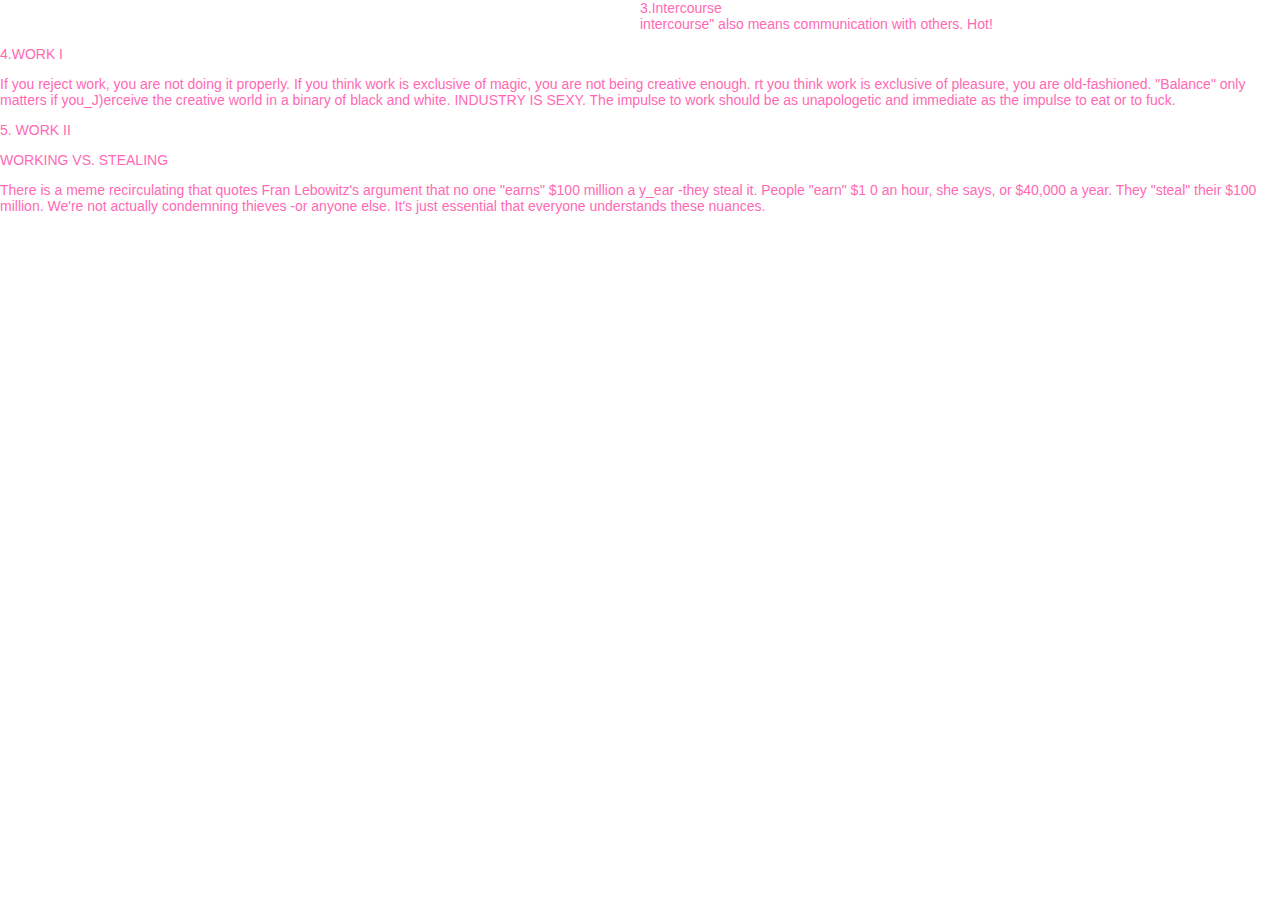
==== index.html @ 595ccd3a "Create index.html" ====
<html>
  <head>
      <meta charset="utf-8">
      <meta name="viewport" content="initial-scale=1">
      <title>Magazine</title>
      <link rel="stylesheet" href="site.css">
  </head>
<body>

 <div class="sm-page">
    
   <div class="sm-section-one">
     <div class="sm-section-one-heading">
     3.Intercourse 
     </div>   
       <div class="sm-section-one-paragraph">
          intercourse" 
          also means
          communication
          with others. Hot! 
       </div>
    </div>  
   </div>  
  
    
    <div class="sm-section-two">
      <div class="sm-section-two-inner">
      <div class="sm-section-two-heading">
      <p>4.WORK I
      </div> 
      <div class="sm-section-two-paragraph">
      <p>If you reject work, you are not doing it properly. If you think work is exclusive of magic, you are not being creative enough. rt you think work is exclusive of pleasure, you are old-fashioned. "Balance" only matters if you_J)erceive the creative world in a binary of black and white. INDUSTRY IS SEXY. 
        The impulse to work should be as unapologetic and immediate as the impulse to eat or to fuck. </p>
      </div>
      </div>
    </div>
    <div class="sm-section-two-inner">
      <div class="sm-section-two-heading">
      5. WORK II <p>
      </div>
      <div class="sm-section-two-subheading">
      WORKING VS. STEALING <p>
      </div>
      <div class="sm-section-two-paragraph">
      There is a meme recirculating that quotes Fran Lebowitz's argument that 
no one "earns" $100 million a y_ear -they steal it. People "earn" $1 0 an hour, she says, or $40,000 a year. They "steal" their $100 million. We're not 
actually condemning thieves -or anyone else. It's just essential that everyone understands these nuances.  
      </div>
    </div> 
    
</div>


 <script src="https://cdnjs.cloudflare.com/ajax/libs/jquery/3.4.1/jquery.min.js></script>
 <script src="site.js"></script>
 
</body>
</html>
---- site.css ----
body {
  
  margin: 0;
  padding: 0;
  
  width: 100%;
  font-size: 14px;
  linbe-height: 1.5;
  
  font-family: arial;
  color: hotpink;
  
  min-height: 100vh;
  overflow: hidden;
  position: relative;
  
}

.sm-section-one  {
  position: relative;
  left: 50%
  
}
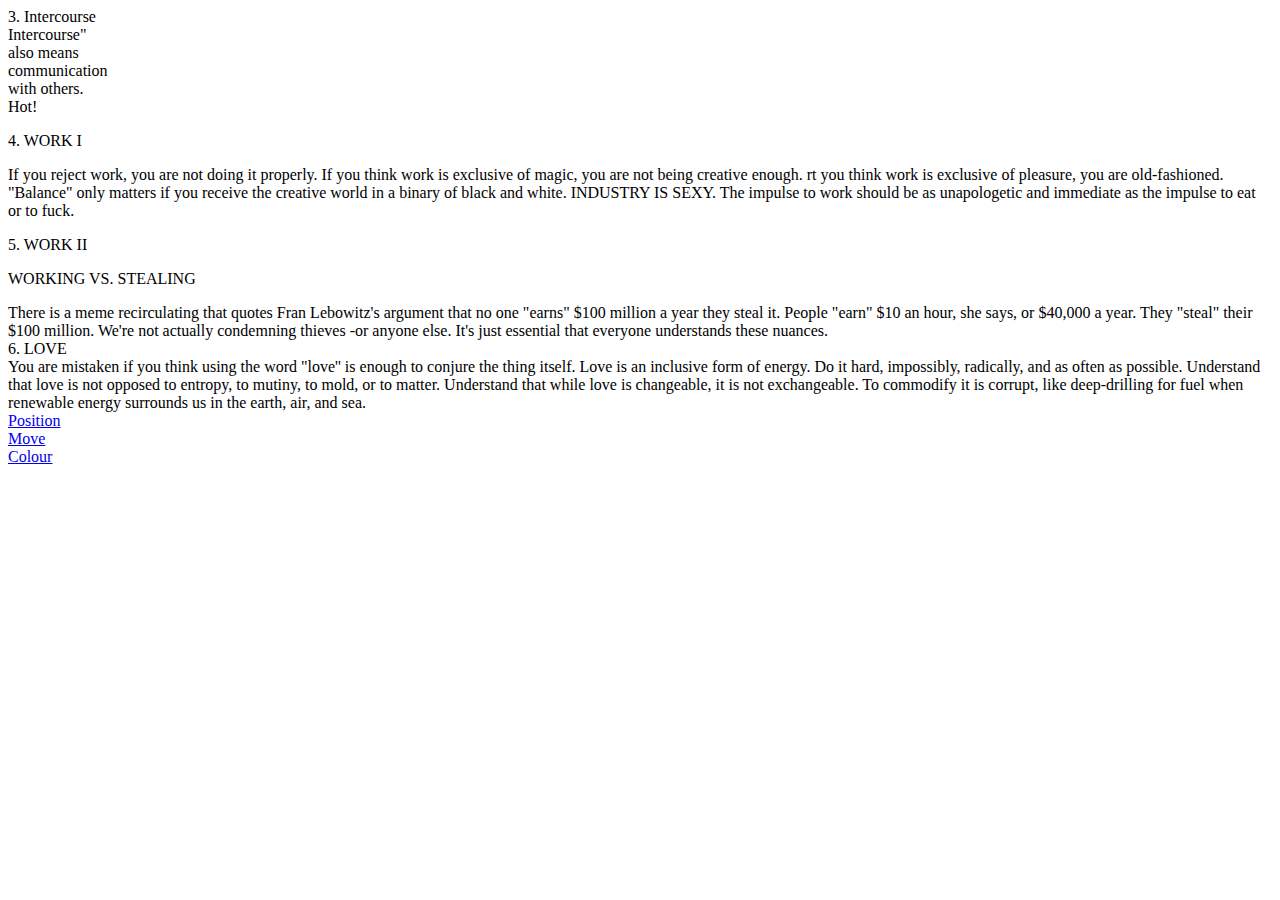
==== commit ea2d999e: "Update index.html" ====
--- a/index.html
+++ b/index.html
@@ -1,58 +1,90 @@
+<!DOCTYPE html>
+
+
 <html>
   <head>
       <meta charset="utf-8">
-      <meta name="viewport" content="initial-scale=1">
-      <title>Magazine</title>
-      <link rel="stylesheet" href="site.css">
+        <meta http-equiv="X-UA-Compatible" content="IE=edge">
+        <title>Magazine</title>
+        <meta name="description" content="An interactive getting started guide for Brackets.">
+        <link rel="stylesheet" href="main.css">
+      <link href="https://fonts.googleapis.com/css?family=EB+Garamond|Roboto&display=swap" rel="stylesheet">
+    
   </head>
 <body>
 
- <div class="sm-page">
+  <div class="sm-page">
     
    <div class="sm-section-one">
      <div class="sm-section-one-heading">
-     3.Intercourse 
+     3. Intercourse 
      </div>   
        <div class="sm-section-one-paragraph">
-          intercourse" 
-          also means
-          communication
-          with others. Hot! 
+     Intercourse" <br>
+     also means <br>
+     communication <br>
+     with others.<br> Hot! 
        </div>
-    </div>  
-   </div>  
+     </div>    
   
-    
     <div class="sm-section-two">
       <div class="sm-section-two-inner">
-      <div class="sm-section-two-heading">
-      <p>4.WORK I
-      </div> 
+        <div class="sm-section-two-heading">
+            <p>4. WORK I</p>
+         </div> 
       <div class="sm-section-two-paragraph">
-      <p>If you reject work, you are not doing it properly. If you think work is exclusive of magic, you are not being creative enough. rt you think work is exclusive of pleasure, you are old-fashioned. "Balance" only matters if you_J)erceive the creative world in a binary of black and white. INDUSTRY IS SEXY. 
+      <p>If you reject work, you are not doing it properly. If you think work is exclusive of magic, you are not being creative enough. rt you think work is exclusive of pleasure, you are old-fashioned. "Balance" only matters if you receive the creative world in a binary of black and white. INDUSTRY IS SEXY. 
         The impulse to work should be as unapologetic and immediate as the impulse to eat or to fuck. </p>
       </div>
-      </div>
-    </div>
+     </div>
+    
+  
     <div class="sm-section-two-inner">
       <div class="sm-section-two-heading">
-      5. WORK II <p>
+          <p>5. WORK II</p>
       </div>
       <div class="sm-section-two-subheading">
-      WORKING VS. STEALING <p>
+          <p>WORKING VS. STEALING</p>
       </div>
       <div class="sm-section-two-paragraph">
       There is a meme recirculating that quotes Fran Lebowitz's argument that 
-no one "earns" $100 million a y_ear -they steal it. People "earn" $1 0 an hour, she says, or $40,000 a year. They "steal" their $100 million. We're not 
+no one "earns" $100 million a year they steal it. People "earn" $10 an hour, she says, or $40,000 a year. They "steal" their $100 million. We're not 
 actually condemning thieves -or anyone else. It's just essential that everyone understands these nuances.  
       </div>
     </div> 
+      </div>
+ 
+      <div class="sm-section-three">
+          <div class="sm-section-three-heading"> 
+             6. LOVE
+          </div>
+            <div class="sm-section-three-paragraph" >
+You are mistaken if you think using the word "love'' 
+is enough to conjure the thing itself. Love is an inclusive form 
+of energy. Do it hard, impossibly, radically, and as often as possible. 
+Understand that love is not opposed to entropy, to mutiny, 
+to mold, or to matter. Understand that while love is changeable, 
+it is not exchangeable. To commodify it is corrupt, 
+like deep-drilling for fuel when renewable energy surrounds us 
+in the earth, air, and sea. 
+            </div>            
+      </div>
     
-</div>
+  
+  </div>
+  <footer class="sm-footer">
+		<div class="sm-button">
+			<a href="https://en.wikipedia.org/wiki/Heart_(symbol)#/media/File:Heart_coraz%C3%B3n.svg" class="js-sm-position">Position</a>
+		</div>
 
+		<div class="sm-button">
+			<a href="#" class="js-sm-move">Move</a>
+		</div>
 
- <script src="https://cdnjs.cloudflare.com/ajax/libs/jquery/3.4.1/jquery.min.js></script>
- <script src="site.js"></script>
- 
+		<div class="sm-button">
+			<a href="#" class="js-sm-colour">Colour</a>
+		</div>
+	</footer>
 </body>
+    
 </html>
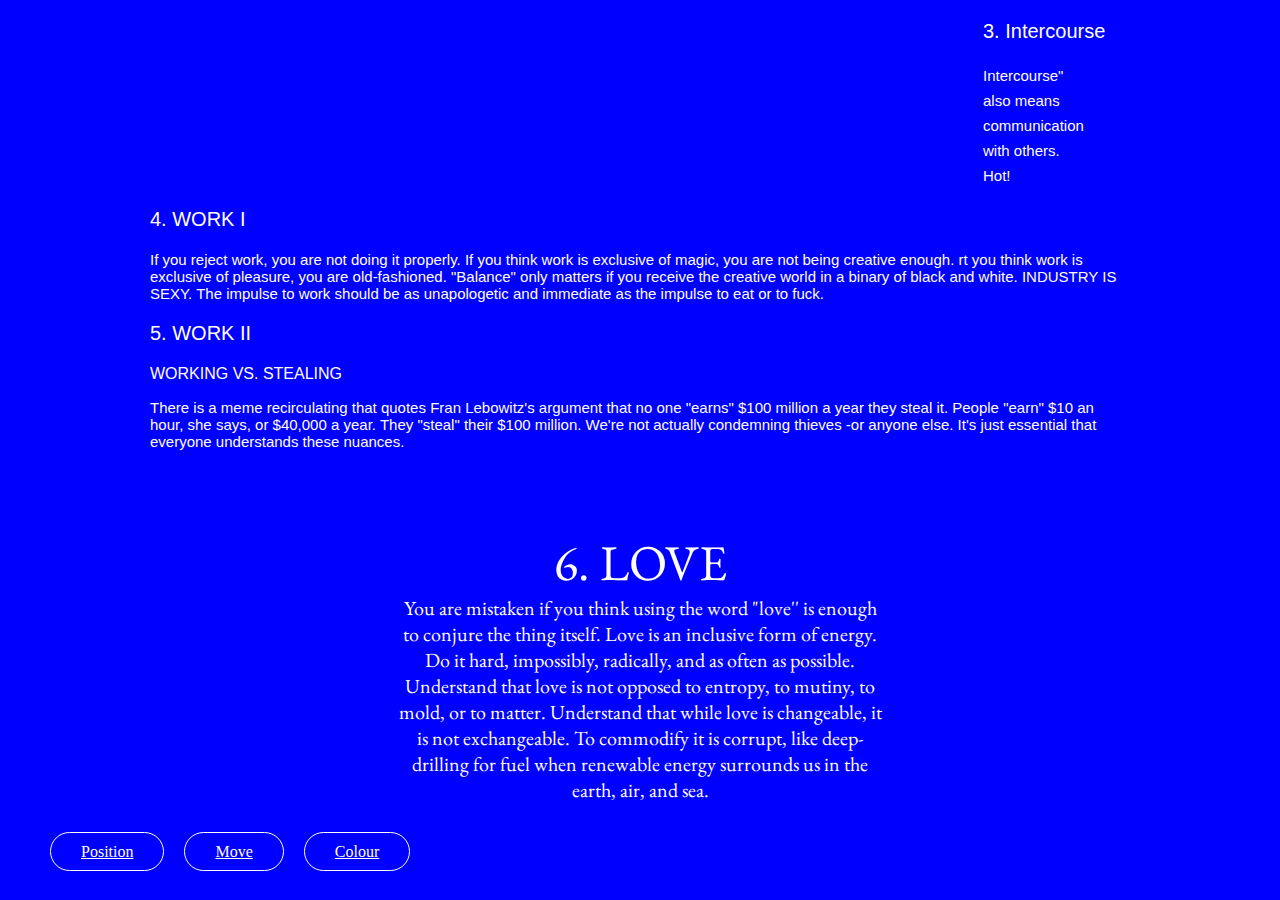
==== commit 82a01d68: "Update index.html" ====
--- a/index.html
+++ b/index.html
@@ -4,11 +4,12 @@
 <html>
   <head>
       <meta charset="utf-8">
-        <meta http-equiv="X-UA-Compatible" content="IE=edge">
+	<meta name="viewport" content="initial-scale=1"> 
         <title>Magazine</title>
-        <meta name="description" content="An interactive getting started guide for Brackets.">
-        <link rel="stylesheet" href="main.css">
-      <link href="https://fonts.googleapis.com/css?family=EB+Garamond|Roboto&display=swap" rel="stylesheet">
+      	<link rel="stylesheet" href="site.css">
+      
+	  <link href="https://fonts.googleapis.com/css?family=EB+Garamond|Roboto&display=swap" rel="stylesheet">
+ 
     
   </head>
 <body>
--- a/site.css
+++ b/site.css
@@ -0,0 +1,101 @@
+body {
+    margin: 0;
+    padding: 0;
+    width: 100%;
+    height: auto;
+    background-color: blue;
+    color: white;
+    position: relative;
+}
+.sm-page {
+    width: 980px;
+    margin: 0 auto;
+    height: auto;
+}
+.sm-section-one {
+
+/*    padding-left: 80%;*/
+    margin-left: 85%;
+}
+.sm-section-one-heading {
+    font-family: arial;
+    font-size: 20px;
+    padding-bottom: 20px;
+    margin-top: 20px;
+    
+        
+}
+
+.sm-section-one-paragraph {
+    line-height: 25px;
+}
+.sm-section-two {
+    width: 100%;
+    
+}
+
+.sm-section-two-heading {
+    font-family: arial;
+    font-size: 20px;
+}
+
+.sm-section-one-paragraph {
+    font-family: arial;
+    font-size: 15px;
+    
+        
+}
+
+.sm-section-two-paragraph {
+    font-family: arial;
+    font-size: 15px;
+}
+.sm-section-two-subheading {
+    font-family: arial;
+    
+}
+
+.sm-section-three {
+    
+    padding-top: 80px;
+    width: 50%;
+    margin: 0 auto;
+    text-align: center;
+    font-family: 'EB Garamond', serif;
+    font-size: 20px;
+    padding-bottom: 10px;
+}
+
+.sm-section-three-heading {
+    font-size: 50px;
+}
+
+/*FOOTER*/
+.sm-footer {
+/*    margin-top: 100px;*/
+	padding: 30px;
+    width: 100%;
+	background-color: blue;
+	position: relative;
+	overflow: hidden;
+}
+
+.sm-button {
+    margin-left: 20px;
+	float: left;
+}
+
+.sm-button a {
+  text-align: center;
+  padding: 10px 30px;
+  border: 1px solid white;
+  border-radius: 30px;
+  color: white;
+}
+
+.sm-button a:hover {
+  color: red;
+  background-color: white;
+  border: 1px solid red;
+  text-decoration: none;
+}
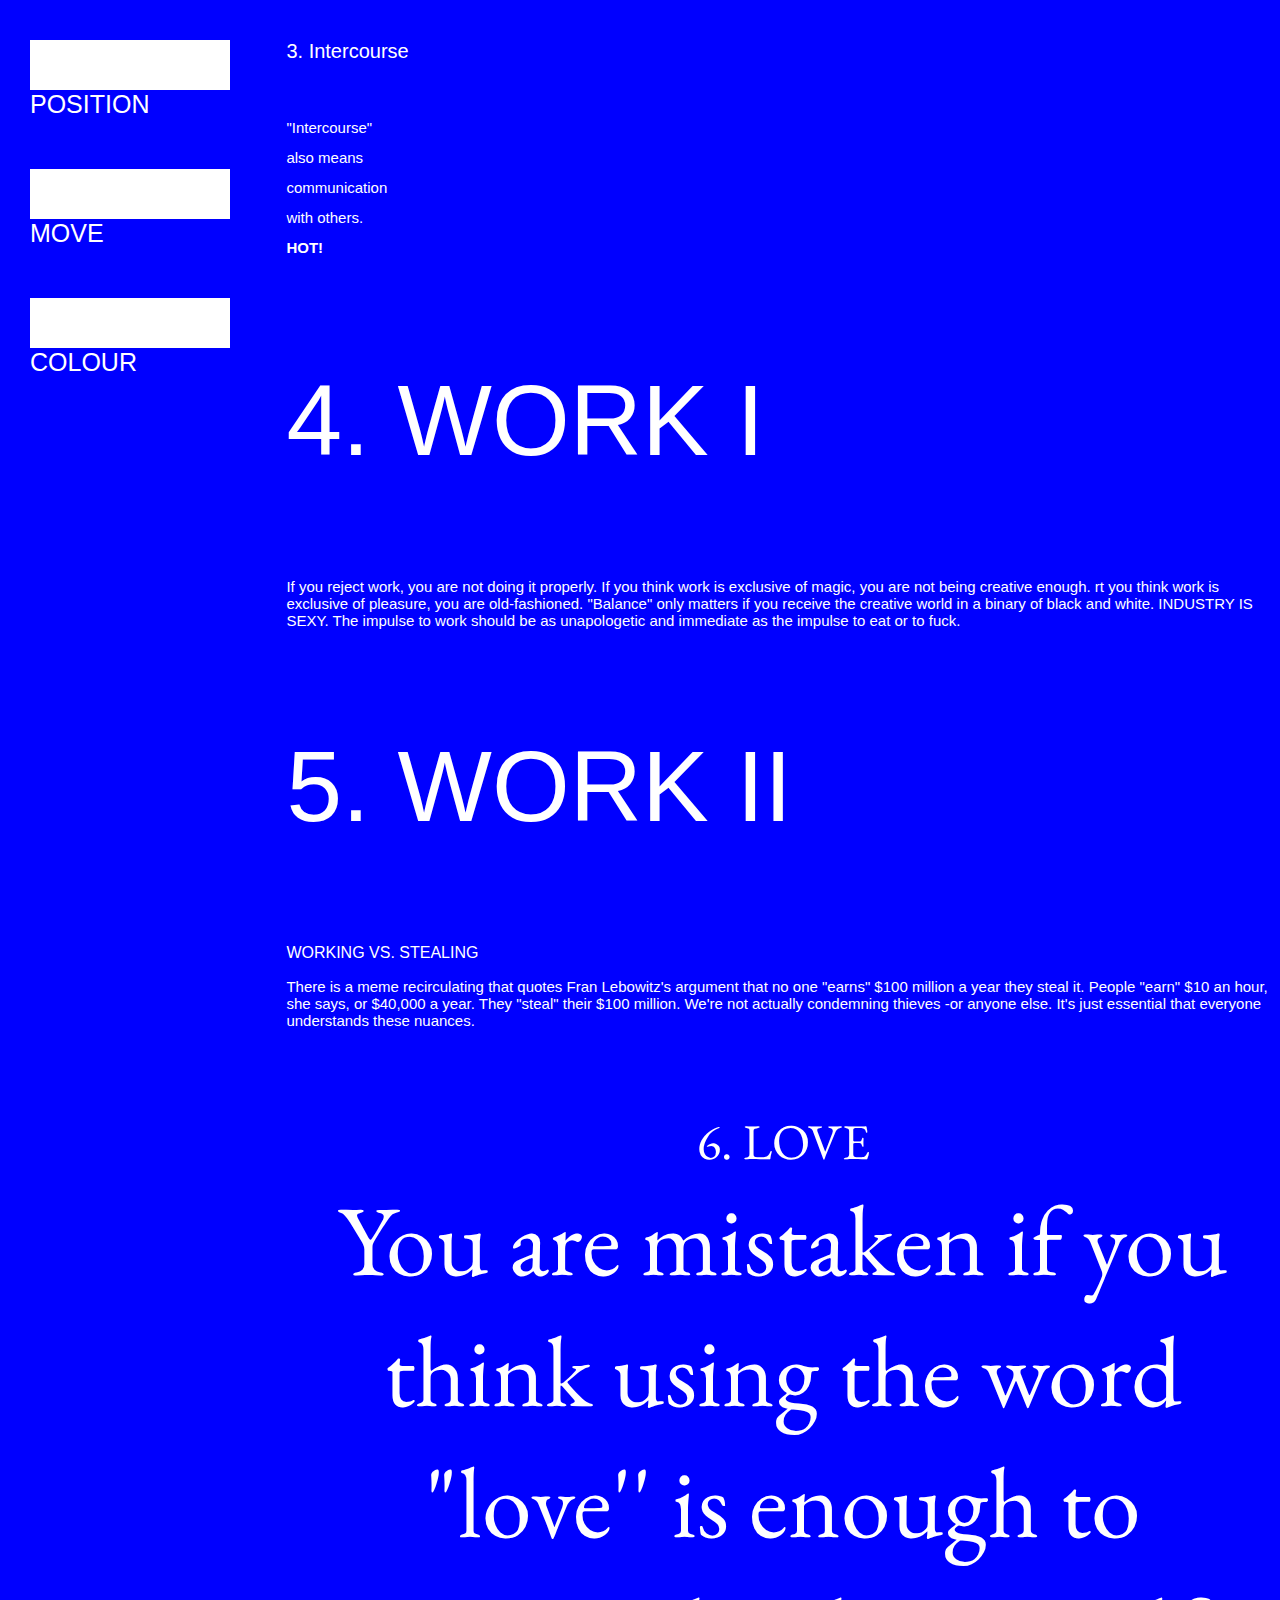
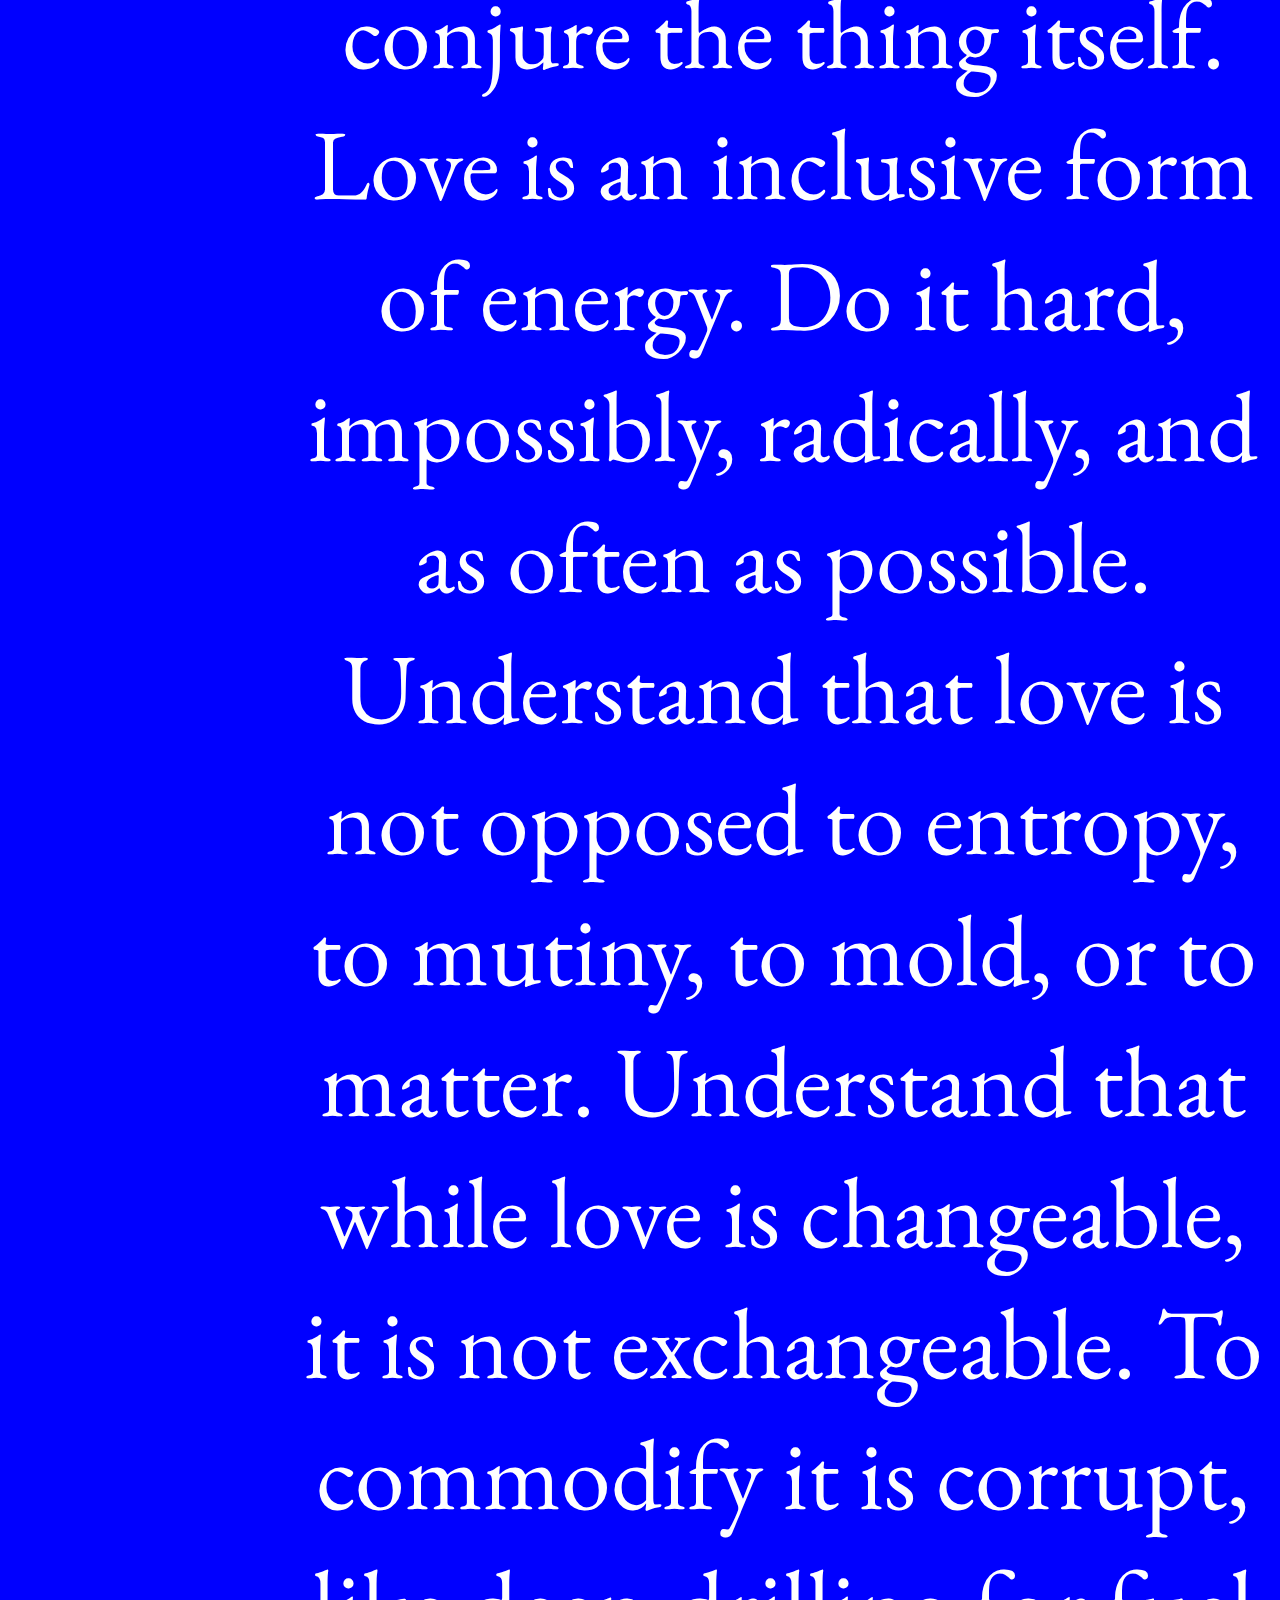
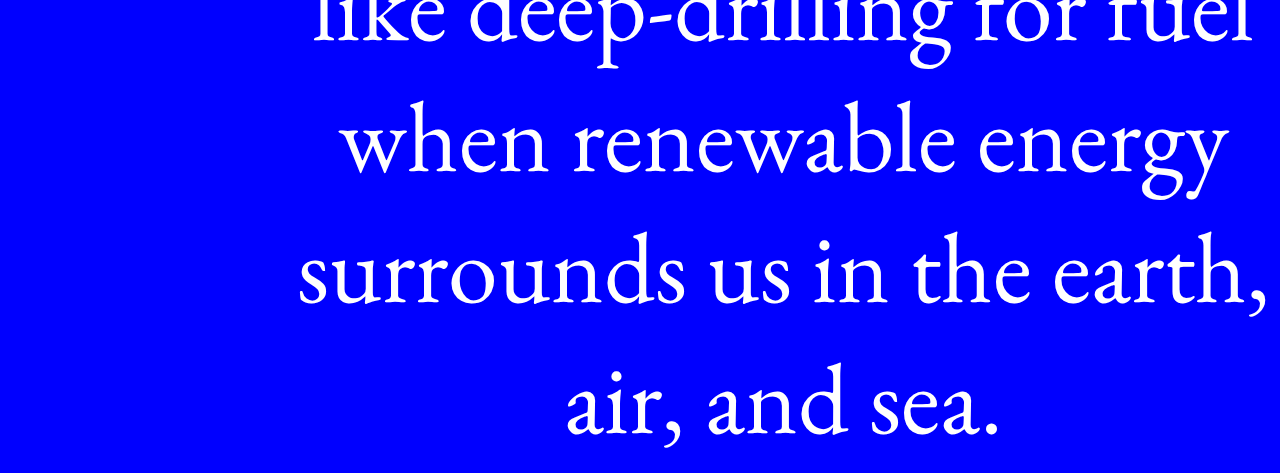
==== commit 2b27f8b0: "updated move and position" ====
--- a/index.html
+++ b/index.html
@@ -4,42 +4,76 @@
 <html>
   <head>
       <meta charset="utf-8">
-	<meta name="viewport" content="initial-scale=1"> 
+	  <meta name="viewport" content="initial-scale=1">
         <title>Magazine</title>
-      	<link rel="stylesheet" href="site.css">
-      
-	  <link href="https://fonts.googleapis.com/css?family=EB+Garamond|Roboto&display=swap" rel="stylesheet">
- 
-    
+
+          <link rel="stylesheet" href="site.css">
+
+	        <link href="https://fonts.googleapis.com/css?family=EB+Garamond|Roboto&display=swap" rel="stylesheet">
+
+
+      <script src="https://ajax.googleapis.com/ajax/libs/jquery/3.4.1/jquery.min.js"></script>
+      <script src="site.js"> </script>
+
+
   </head>
 <body>
 
-  <div class="sm-page">
-    
-   <div class="sm-section-one">
-     <div class="sm-section-one-heading">
-     3. Intercourse 
-     </div>   
-       <div class="sm-section-one-paragraph">
-     Intercourse" <br>
-     also means <br>
-     communication <br>
-     with others.<br> Hot! 
-       </div>
-     </div>    
-  
+<div class="side-bar">
+
+
+  <div class="menu-bar">
+
+
+      <div class="new-btn pos-btn">
+          POSITION
+      </div>
+
+      <div class="new-btn move-btn">
+          MOVE
+      </div>
+
+      <div class="new-btn colour-btn">
+          COLOUR
+      </div>
+
+  </div>
+</div>
+
+<div class="content">
+
+
+  <div class="page2heading">
+
+
+
+  </div>
+
+   <div class="sm-page">
+        <div class="sm-section-one">
+            <div class="sm-section-one-heading">
+            3. Intercourse
+            </div>
+            <div class="sm-section-one-paragraph">
+            "Intercourse" <br>
+            also means <br>
+            communication <br>
+            with others.<br><b> HOT!</b>
+            </div>
+        </div>
+
     <div class="sm-section-two">
       <div class="sm-section-two-inner">
         <div class="sm-section-two-heading">
             <p>4. WORK I</p>
-         </div> 
+         </div>
       <div class="sm-section-two-paragraph">
-      <p>If you reject work, you are not doing it properly. If you think work is exclusive of magic, you are not being creative enough. rt you think work is exclusive of pleasure, you are old-fashioned. "Balance" only matters if you receive the creative world in a binary of black and white. INDUSTRY IS SEXY. 
+      <p>If you reject work, you are not doing it properly. If you think work is exclusive of magic, you are not being creative enough. rt you think work is exclusive of pleasure, you are old-fashioned. "Balance" only matters if you receive the creative world in a binary of black and white. INDUSTRY IS SEXY.
         The impulse to work should be as unapologetic and immediate as the impulse to eat or to fuck. </p>
       </div>
      </div>
-    
-  
+
+
     <div class="sm-section-two-inner">
       <div class="sm-section-two-heading">
           <p>5. WORK II</p>
@@ -48,44 +82,38 @@
           <p>WORKING VS. STEALING</p>
       </div>
       <div class="sm-section-two-paragraph">
-      There is a meme recirculating that quotes Fran Lebowitz's argument that 
-no one "earns" $100 million a year they steal it. People "earn" $10 an hour, she says, or $40,000 a year. They "steal" their $100 million. We're not 
-actually condemning thieves -or anyone else. It's just essential that everyone understands these nuances.  
+      There is a meme recirculating that quotes Fran Lebowitz's argument that
+no one "earns" $100 million a year they steal it. People "earn" $10 an hour, she says, or $40,000 a year. They "steal" their $100 million. We're not
+actually condemning thieves -or anyone else. It's just essential that everyone understands these nuances.
       </div>
-    </div> 
+    </div>
       </div>
- 
+
       <div class="sm-section-three">
-          <div class="sm-section-three-heading"> 
+          <div class="sm-section-three-heading">
              6. LOVE
+
           </div>
             <div class="sm-section-three-paragraph" >
-You are mistaken if you think using the word "love'' 
-is enough to conjure the thing itself. Love is an inclusive form 
-of energy. Do it hard, impossibly, radically, and as often as possible. 
-Understand that love is not opposed to entropy, to mutiny, 
-to mold, or to matter. Understand that while love is changeable, 
-it is not exchangeable. To commodify it is corrupt, 
-like deep-drilling for fuel when renewable energy surrounds us 
-in the earth, air, and sea. 
-            </div>            
+You are mistaken if you think using the word "love''
+is enough to conjure the thing itself. Love is an inclusive form
+of energy. Do it hard, impossibly, radically, and as often as possible.
+Understand that love is not opposed to entropy, to mutiny,
+to mold, or to matter. Understand that while love is changeable,
+it is not exchangeable. To commodify it is corrupt,
+like deep-drilling for fuel when renewable energy surrounds us
+in the earth, air, and sea.
+            </div>
       </div>
-    
-  
+
+
   </div>
-  <footer class="sm-footer">
-		<div class="sm-button">
-			<a href="https://en.wikipedia.org/wiki/Heart_(symbol)#/media/File:Heart_coraz%C3%B3n.svg" class="js-sm-position">Position</a>
-		</div>
+</div>
 
-		<div class="sm-button">
-			<a href="#" class="js-sm-move">Move</a>
-		</div>
+    <script src="https://cdnjs.cloudflare.com/ajax/libs/jquery/3.4.1/jquery.min.js"></script>
+    <script src="/site.js"></script>
 
-		<div class="sm-button">
-			<a href="#" class="js-sm-colour">Colour</a>
-		</div>
-	</footer>
 </body>
-    
+
 </html>
+
--- a/site.css
+++ b/site.css
@@ -2,48 +2,111 @@
     margin: 0;
     padding: 0;
     width: 100%;
-    height: auto;
+    height: 100%;
     background-color: blue;
     color: white;
     position: relative;
-}
+    transition: all 0.3s ease;
+
+
+}
+
+.side-bar {
+
+  width: 200px;
+  height: 100%;
+  background-color: blue;
+  position:fixed;
+  top: 0px;
+  left: 0px;
+
+}
+
+.content {
+
+  width: calc(100% - 200px);
+  height: 100%;
+  margin-left: 200px;
+
+}
+
+.new-btn {
+transition: all 0.3s ease;
+  margin-bottom: 50px;
+  margin-top: 5%;
+  font-size: 25px;
+  cursor: pointer;
+  border-top: solid 50px black;
+  border-color: white;x
+  width: 125px;
+  font-family: arial;
+
+
+
+}
+
+.new-btn:hover{
+
+  border-style: dashed;
+}
+
 .sm-page {
-    width: 980px;
-    margin: 0 auto;
+
+    margin-left: 8%;
     height: auto;
+    margin-top:2%;
 }
 .sm-section-one {
 
 /*    padding-left: 80%;*/
-    margin-left: 85%;
+    margin-left: 85%
+    transition: all 0.3s ease;
 }
 .sm-section-one-heading {
     font-family: arial;
     font-size: 20px;
-    padding-bottom: 20px;
-    margin-top: 20px;
-    
-        
+    padding-bottom: 50px;
+    margin-top: 40px;
+
+
+}
+
+.sm-colour--on{
+  background: white;
+  color: blue;
+
+
+}
+
+.sm-colour--on .sm-button a{
+
+  color: blue;
+  background-color: white;
+  border: 1px solid blue;
+  text-decoration: none;
+
+
 }
 
 .sm-section-one-paragraph {
-    line-height: 25px;
+    line-height: 30px;
 }
 .sm-section-two {
     width: 100%;
-    
+
 }
 
 .sm-section-two-heading {
     font-family: arial;
-    font-size: 20px;
+    font-size: 100px;
+
 }
 
 .sm-section-one-paragraph {
     font-family: arial;
     font-size: 15px;
-    
-        
+
+
 }
 
 .sm-section-two-paragraph {
@@ -52,18 +115,19 @@
 }
 .sm-section-two-subheading {
     font-family: arial;
-    
+
 }
 
 .sm-section-three {
-    
+
     padding-top: 80px;
-    width: 50%;
+    width: 100%;
     margin: 0 auto;
     text-align: center;
     font-family: 'EB Garamond', serif;
-    font-size: 20px;
+    font-size: 100px;
     padding-bottom: 10px;
+
 }
 
 .sm-section-three-heading {
@@ -71,18 +135,16 @@
 }
 
 /*FOOTER*/
-.sm-footer {
+.menu-bar {
 /*    margin-top: 100px;*/
-	padding: 30px;
-    width: 100%;
-	background-color: blue;
-	position: relative;
-	overflow: hidden;
+
+    padding: 30px;
+    width: 100%;
 }
 
 .sm-button {
     margin-left: 20px;
-	float: left;
+
 }
 
 .sm-button a {
@@ -91,11 +153,49 @@
   border: 1px solid white;
   border-radius: 30px;
   color: white;
+
+
 }
 
 .sm-button a:hover {
-  color: red;
+  color: blue;
   background-color: white;
-  border: 1px solid red;
+  border: 1px solid blue;
   text-decoration: none;
 }
+
+.sm-button.js-sm-position {
+  background-url: "https://en.wikipedia.org/wiki/Heart_(symbol)#/media/File:Heart_coraz%C3%B3n.svg";
+  width: 100%;
+  margin: 0 auto;
+
+
+}
+
+.text-glow
+
+{
+
+  color: white;
+text-shadow: -1px 0 black, 0 1px black, 1px 0 black, 0 -1px black;
+}
+
+
+.grow {
+  transition: all .2s ease-in-out;
+  transform: scale(7.1);
+}
+
+
+.letter-spacing {
+
+  letter-spacing: 50px;
+}
+
+
+.sm-move {
+
+  text-align: right;
+  width:50%;
+}
+
